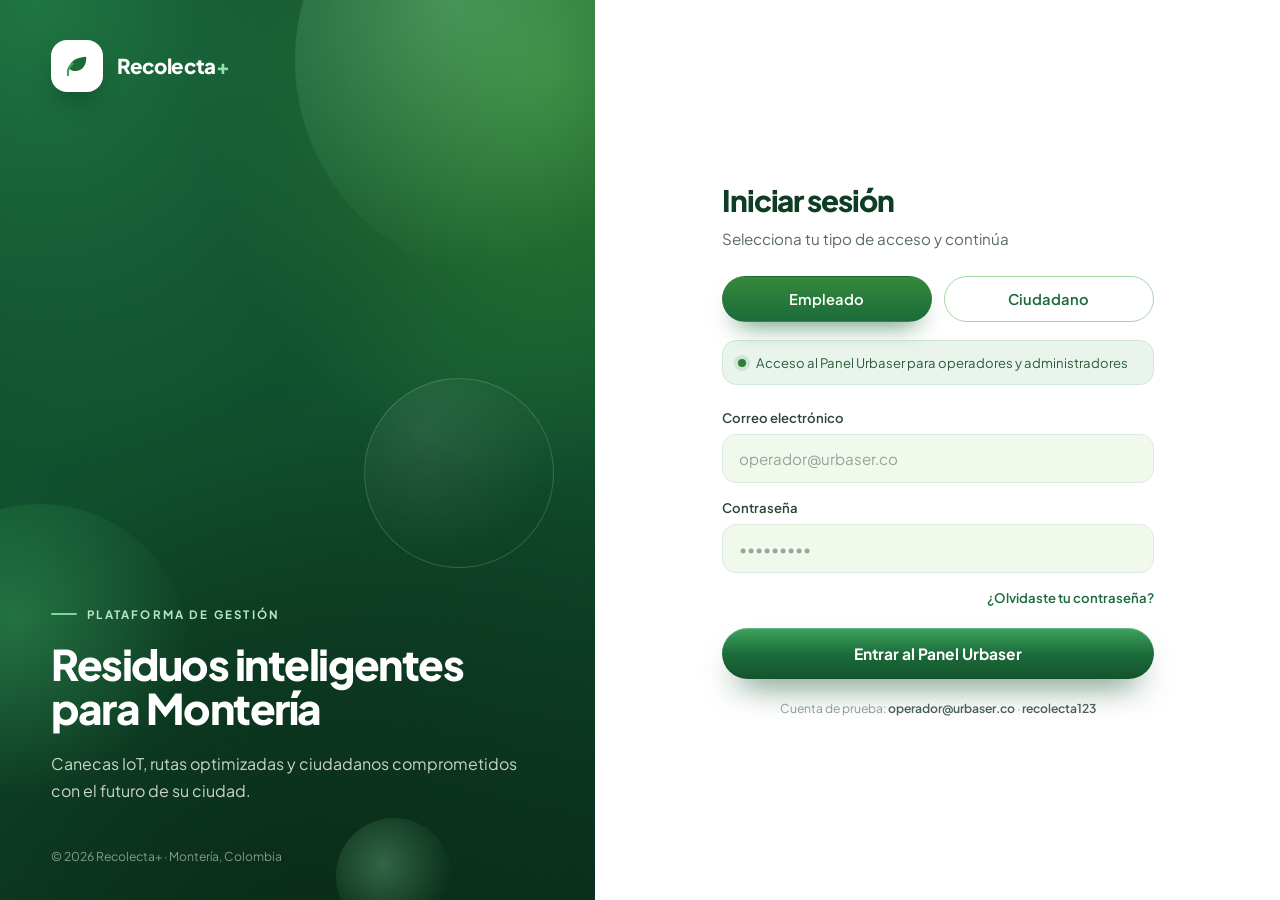
==== index.html @ 3756b544 "seccion usuario empresa listo" ====
<!DOCTYPE html>
<html lang="es">
<head>
  <meta charset="UTF-8">
  <meta name="viewport" content="width=device-width, initial-scale=1">
  <title>Iniciar sesión · Recolecta+</title>
  <meta name="description" content="Plataforma de gestión de residuos inteligentes para Montería. Canecas IoT, rutas optimizadas y ciudadanos comprometidos.">
  <link rel="icon" href="assets/favicon.svg" type="image/svg+xml">
  <link rel="preconnect" href="https://fonts.googleapis.com">
  <link rel="preconnect" href="https://fonts.gstatic.com" crossorigin>
  <link href="https://fonts.googleapis.com/css2?family=Plus+Jakarta+Sans:wght@400;500;600;700;800&display=swap" rel="stylesheet">
  <link rel="stylesheet" href="css/estilos.css">
</head>
<body>
  <main class="login">

    <!-- ============ Panel izquierdo (marca) ============ -->
    <section class="hero" aria-label="Recolecta+">
      <div class="hero__burbujas" aria-hidden="true">
        <span class="b1"></span>
        <span class="b2"></span>
        <span class="b3"></span>
        <span class="b4"></span>
      </div>

      <a class="logo" href="index.html" aria-label="Recolecta+, ir al inicio">
        <span class="logo__marca">
          <svg viewBox="0 0 32 32" width="30" height="30" aria-hidden="true" focusable="false">
            <path d="M25.8 6.2c.6 9-4.2 15.2-11.7 15.2-2.5 0-4.6-1-6-2.6C7.3 11.9 14.2 6.9 25.8 6.2Z" fill="#1B6B3A"/>
            <path d="M6.4 25.6c-.6-4.9 1.1-9.3 4.9-12" fill="none" stroke="#3DA35D" stroke-width="2.4" stroke-linecap="round"/>
          </svg>
        </span>
        <span class="logo__nombre">Recolecta<span>+</span></span>
      </a>

      <div class="hero__contenido">
        <p class="hero__eyebrow">Plataforma de gestión</p>
        <h2 class="hero__titulo">Residuos inteligentes<br>para Montería</h2>
        <p class="hero__texto">Canecas IoT, rutas optimizadas y ciudadanos comprometidos con el futuro de su ciudad.</p>
      </div>

      <p class="hero__pie">© 2026 Recolecta+ · Montería, Colombia</p>
    </section>

    <!-- ============ Panel derecho (formulario) ============ -->
    <section class="acceso">
      <div class="acceso__caja">
        <header class="acceso__cabecera">
          <h1>Iniciar sesión</h1>
          <p class="acceso__sub">Selecciona tu tipo de acceso y continúa</p>
        </header>

        <div class="roles" role="group" aria-label="Tipo de acceso">
          <button type="button" class="rol is-activo" data-rol="empleado" aria-pressed="true">Empleado</button>
          <button type="button" class="rol" data-rol="ciudadano" aria-pressed="false">Ciudadano</button>
        </div>

        <p class="aviso">
          <span class="aviso__punto" aria-hidden="true"></span>
          <span id="avisoTexto">Acceso al Panel Urbaser para operadores y administradores</span>
        </p>

        <form class="formulario" id="formulario" novalidate>
          <div class="campo" id="campoCorreo">
            <label for="correo">Correo electrónico</label>
            <input id="correo" name="correo" type="email" inputmode="email"
                   autocomplete="username" spellcheck="false"
                   placeholder="operador@urbaser.co" required aria-describedby="errorCorreo">
            <p class="campo__error" id="errorCorreo" role="alert"></p>
          </div>

          <div class="campo" id="campoClave">
            <label for="clave">Contraseña</label>
            <input id="clave" name="clave" type="password"
                   autocomplete="current-password"
                   placeholder="•••••••••" required aria-describedby="errorClave">
            <p class="campo__error" id="errorClave" role="alert"></p>
          </div>

          <button type="button" class="olvido" id="olvido">¿Olvidaste tu contraseña?</button>

          <button type="submit" class="btn-entrar" id="btnEntrar">Entrar al Panel Urbaser</button>

          <p class="nota" id="nota" hidden></p>

          <p class="demo">Cuenta de prueba: <strong id="demoCorreo">operador@urbaser.co</strong> · <strong>recolecta123</strong></p>
        </form>
      </div>
    </section>

  </main>

  <script src="js/login.js"></script>
</body>
</html>
---- css/estilos.css ----
/* ==========================================================================
   Recolecta+ · Estilos globales
   ========================================================================== */

:root {
  --verde-950: #0A2B18;
  --verde-900: #0F3D24;
  --verde-800: #14532D;
  --verde-700: #1B6B3A;
  --verde-600: #2E7D32;
  --verde-500: #3DA35D;
  --verde-300: #A5D6A7;
  --verde-100: #E3F3E6;
  --verde-50: #F1F8EC;
  --menta: #E9F5EC;
  --texto: #101F17;
  --texto-suave: #5A6B60;
  --borde: #DCEBE0;
  --blanco: #FFFFFF;
  --error: #C0301F;
  --radio: 16px;
  --pildora: 999px;
  --fuente: "Plus Jakarta Sans", system-ui, -apple-system, "Segoe UI", Roboto, sans-serif;
}

*,
*::before,
*::after { box-sizing: border-box; }

html { -webkit-text-size-adjust: 100%; }

body {
  margin: 0;
  min-height: 100vh;
  font-family: var(--fuente);
  color: var(--texto);
  background: var(--blanco);
  -webkit-font-smoothing: antialiased;
  -moz-osx-font-smoothing: grayscale;
}

/* ==========================================================================
   Layout de dos columnas
   ========================================================================== */

.login {
  display: grid;
  grid-template-columns: 1fr 1.15fr;
  min-height: 100vh;
}

/* ---------- Columna izquierda: marca ---------- */

.hero {
  position: relative;
  isolation: isolate;
  overflow: hidden;
  display: flex;
  flex-direction: column;
  padding: 40px clamp(32px, 4vw, 64px) 36px;
  color: var(--blanco);
  background:
    radial-gradient(120% 90% at 6% 0%, #1F7642 0%, rgba(31, 118, 66, 0) 58%),
    radial-gradient(95% 75% at 92% 8%, #2E7D32 0%, rgba(46, 125, 50, 0) 62%),
    radial-gradient(120% 100% at 50% 110%, #0A2B18 0%, rgba(10, 43, 24, 0) 70%),
    linear-gradient(160deg, #0F3D24 0%, #115430 48%, #0B3120 100%);
}

.hero__burbujas {
  position: absolute;
  inset: 0;
  z-index: -1;
  overflow: hidden;
  pointer-events: none;
}

.hero__burbujas span {
  position: absolute;
  display: block;
  border-radius: 50%;
}

.hero__burbujas .b1 {
  width: 440px; height: 440px;
  top: -160px; right: -140px;
  background: radial-gradient(circle at 35% 35%, rgba(143, 227, 168, .34), rgba(143, 227, 168, 0) 68%);
}

.hero__burbujas .b2 {
  width: 300px; height: 300px;
  bottom: 96px; left: -110px;
  background: radial-gradient(circle at 42% 38%, rgba(61, 163, 93, .45), rgba(61, 163, 93, 0) 70%);
}

.hero__burbujas .b3 {
  width: 190px; height: 190px;
  top: 42%; right: 7%;
  border: 1px solid rgba(255, 255, 255, .16);
  background: radial-gradient(circle at 32% 30%, rgba(255, 255, 255, .09), rgba(255, 255, 255, 0) 72%);
}

.hero__burbujas .b4 {
  width: 116px; height: 116px;
  bottom: -34px; right: 24%;
  background: radial-gradient(circle at 40% 40%, rgba(143, 227, 168, .3), rgba(143, 227, 168, 0) 72%);
}

/* ---------- Logotipo ---------- */

.logo {
  position: relative;
  z-index: 1;
  display: inline-flex;
  align-items: center;
  gap: 14px;
  width: max-content;
  color: var(--blanco);
  text-decoration: none;
}

.logo__marca {
  display: grid;
  place-items: center;
  width: 52px;
  height: 52px;
  border-radius: 16px;
  background: var(--blanco);
  box-shadow: 0 14px 30px -14px rgba(0, 0, 0, .65);
}

.logo__nombre {
  font-size: 1.28rem;
  font-weight: 800;
  letter-spacing: -.03em;
}

.logo__nombre span { color: #8FE3A8; }

/* ---------- Texto de marca ---------- */

.hero__contenido {
  position: relative;
  z-index: 1;
  max-width: 540px;
  margin-top: auto;
  padding-top: 64px;
}

.hero__eyebrow {
  display: inline-flex;
  align-items: center;
  gap: 10px;
  margin: 0 0 20px;
  font-size: .72rem;
  font-weight: 700;
  letter-spacing: .19em;
  text-transform: uppercase;
  color: #B8E6C6;
}

.hero__eyebrow::before {
  content: "";
  width: 26px;
  height: 2px;
  border-radius: 2px;
  background: #7FD69B;
}

.hero__titulo {
  margin: 0 0 20px;
  font-size: clamp(2.1rem, 3.3vw, 3.35rem);
  font-weight: 800;
  line-height: 1.06;
  letter-spacing: -.035em;
  text-wrap: balance;
}

.hero__texto {
  max-width: 44ch;
  margin: 0;
  font-size: 1rem;
  line-height: 1.65;
  color: rgba(255, 255, 255, .78);
}

.hero__pie {
  position: relative;
  z-index: 1;
  margin: 44px 0 0;
  font-size: .76rem;
  color: rgba(255, 255, 255, .5);
}

/* ---------- Columna derecha: formulario ---------- */

.acceso {
  display: grid;
  place-items: center;
  padding: 48px clamp(24px, 5vw, 80px);
  background: var(--blanco);
}

.acceso__caja {
  width: 100%;
  max-width: 432px;
}

.acceso__cabecera h1 {
  margin: 0 0 10px;
  font-size: clamp(1.85rem, 2.3vw, 2.3rem);
  font-weight: 800;
  letter-spacing: -.035em;
  color: var(--verde-900);
}

.acceso__sub {
  margin: 0 0 28px;
  font-size: .95rem;
  color: var(--texto-suave);
}

/* ---------- Selector de rol ---------- */

.roles {
  display: grid;
  grid-template-columns: 1fr 1fr;
  gap: 12px;
  margin-bottom: 18px;
}

.rol {
  padding: 13px 16px;
  font: inherit;
  font-size: .92rem;
  font-weight: 600;
  color: var(--verde-700);
  background: var(--blanco);
  border: 1.5px solid var(--verde-300);
  border-radius: var(--pildora);
  cursor: pointer;
  transition: background .18s ease, border-color .18s ease, color .18s ease,
              box-shadow .18s ease, transform .18s ease;
}

.rol:hover:not(.is-activo) {
  background: var(--verde-50);
  border-color: var(--verde-500);
}

.rol:focus-visible {
  outline: 3px solid rgba(61, 163, 93, .45);
  outline-offset: 2px;
}

.rol.is-activo {
  color: var(--blanco);
  border-color: transparent;
  background: linear-gradient(180deg, #35893A 0%, #1B6B3A 100%);
  box-shadow: 0 14px 26px -14px rgba(27, 107, 58, .95);
}

/* ---------- Aviso contextual ---------- */

.aviso {
  display: flex;
  align-items: center;
  gap: 10px;
  margin: 0 0 24px;
  padding: 12px 15px;
  font-size: .82rem;
  line-height: 1.45;
  color: #2B5C3C;
  background: var(--menta);
  border: 1px solid #CFE9D6;
  border-radius: 14px;
}

.aviso__punto {
  flex: none;
  width: 8px;
  height: 8px;
  border-radius: 50%;
  background: var(--verde-600);
  box-shadow: 0 0 0 4px rgba(46, 125, 50, .14);
}

/* ---------- Campos ---------- */

.campo { margin-bottom: 16px; }

.campo label {
  display: block;
  margin-bottom: 8px;
  font-size: .82rem;
  font-weight: 600;
  color: #2C4636;
}

.campo input {
  width: 100%;
  padding: 14px 16px;
  font: inherit;
  font-size: .95rem;
  color: var(--texto);
  background: var(--verde-50);
  border: 1.5px solid var(--borde);
  border-radius: 14px;
  transition: border-color .18s ease, background .18s ease, box-shadow .18s ease;
}

.campo input::placeholder { color: #93A79B; }

.campo input:hover { border-color: #C6DECC; }

.campo input:focus {
  outline: none;
  background: var(--blanco);
  border-color: var(--verde-500);
  box-shadow: 0 0 0 4px rgba(61, 163, 93, .16);
}

.campo__error {
  display: none;
  margin: 8px 2px 0;
  font-size: .78rem;
  font-weight: 500;
  color: var(--error);
}

.campo--error input {
  background: #FDF3F2;
  border-color: #E7A29B;
}

.campo--error input:focus {
  border-color: #D9614F;
  box-shadow: 0 0 0 4px rgba(192, 48, 31, .14);
}

.campo--error .campo__error { display: block; }

/* ---------- Enlace de recuperación ---------- */

.olvido {
  display: block;
  width: max-content;
  margin: 0 0 22px auto;
  padding: 0;
  font: inherit;
  font-size: .82rem;
  font-weight: 600;
  color: var(--verde-700);
  background: none;
  border: 0;
  border-radius: 6px;
  cursor: pointer;
}

.olvido:hover { text-decoration: underline; }

.olvido:focus-visible {
  outline: 3px solid rgba(61, 163, 93, .45);
  outline-offset: 3px;
}

/* ---------- Botón principal ---------- */

.btn-entrar {
  width: 100%;
  padding: 16px 22px;
  font: inherit;
  font-size: .97rem;
  font-weight: 700;
  color: var(--blanco);
  border: 0;
  border-radius: var(--pildora);
  cursor: pointer;
  background: linear-gradient(180deg, #3DA35D 0%, #1B6B3A 52%, #14532D 100%);
  box-shadow:
    0 18px 34px -16px rgba(20, 83, 45, .95),
    inset 0 1px 0 rgba(255, 255, 255, .22);
  transition: transform .18s ease, filter .18s ease, box-shadow .18s ease;
}

.btn-entrar:hover {
  filter: brightness(1.06);
  transform: translateY(-1px);
  box-shadow:
    0 22px 38px -16px rgba(20, 83, 45, 1),
    inset 0 1px 0 rgba(255, 255, 255, .22);
}

.btn-entrar:active { transform: translateY(0) scale(.995); }

.btn-entrar:focus-visible {
  outline: 3px solid var(--verde-300);
  outline-offset: 3px;
}

.btn-entrar:disabled {
  cursor: progress;
  filter: saturate(.85) brightness(.98);
  transform: none;
}

/* ---------- Nota y cuenta demo ---------- */

.nota {
  margin: 16px 0 0;
  padding: 11px 14px;
  font-size: .78rem;
  line-height: 1.5;
  color: #2B5C3C;
  background: var(--menta);
  border-radius: 12px;
}

.demo {
  margin: 20px 0 0;
  font-size: .76rem;
  line-height: 1.6;
  text-align: center;
  color: #8A9A90;
}

.demo strong {
  font-weight: 600;
  color: #4A5F53;
}

/* ---------- Animación de entrada ---------- */

@keyframes aparecer {
  from { opacity: 0; transform: translateY(10px); }
  to   { opacity: 1; transform: none; }
}

.acceso__caja { animation: aparecer .5s ease both; }

/* ==========================================================================
   Responsive
   ========================================================================== */

@media (max-width: 960px) {
  .login { grid-template-columns: 1fr; }

  .hero {
    padding: 22px 24px 26px;
    gap: 18px;
  }

  .hero__contenido { padding-top: 0; max-width: none; }

  .hero__eyebrow { display: none; }

  .hero__titulo {
    margin-bottom: 10px;
    font-size: clamp(1.5rem, 5.4vw, 2rem);
  }

  .hero__texto { font-size: .86rem; max-width: 46ch; }

  .hero__pie { display: none; }

  .hero__burbujas .b2,
  .hero__burbujas .b3 { display: none; }

  .acceso {
    place-items: start center;
    padding: 34px 22px 56px;
  }
}

@media (max-width: 420px) {
  .roles { gap: 8px; }
  .rol { padding: 12px 10px; font-size: .86rem; }
}

@media (prefers-reduced-motion: reduce) {
  *, *::before, *::after {
    animation-duration: .001ms !important;
    transition-duration: .001ms !important;
  }
}
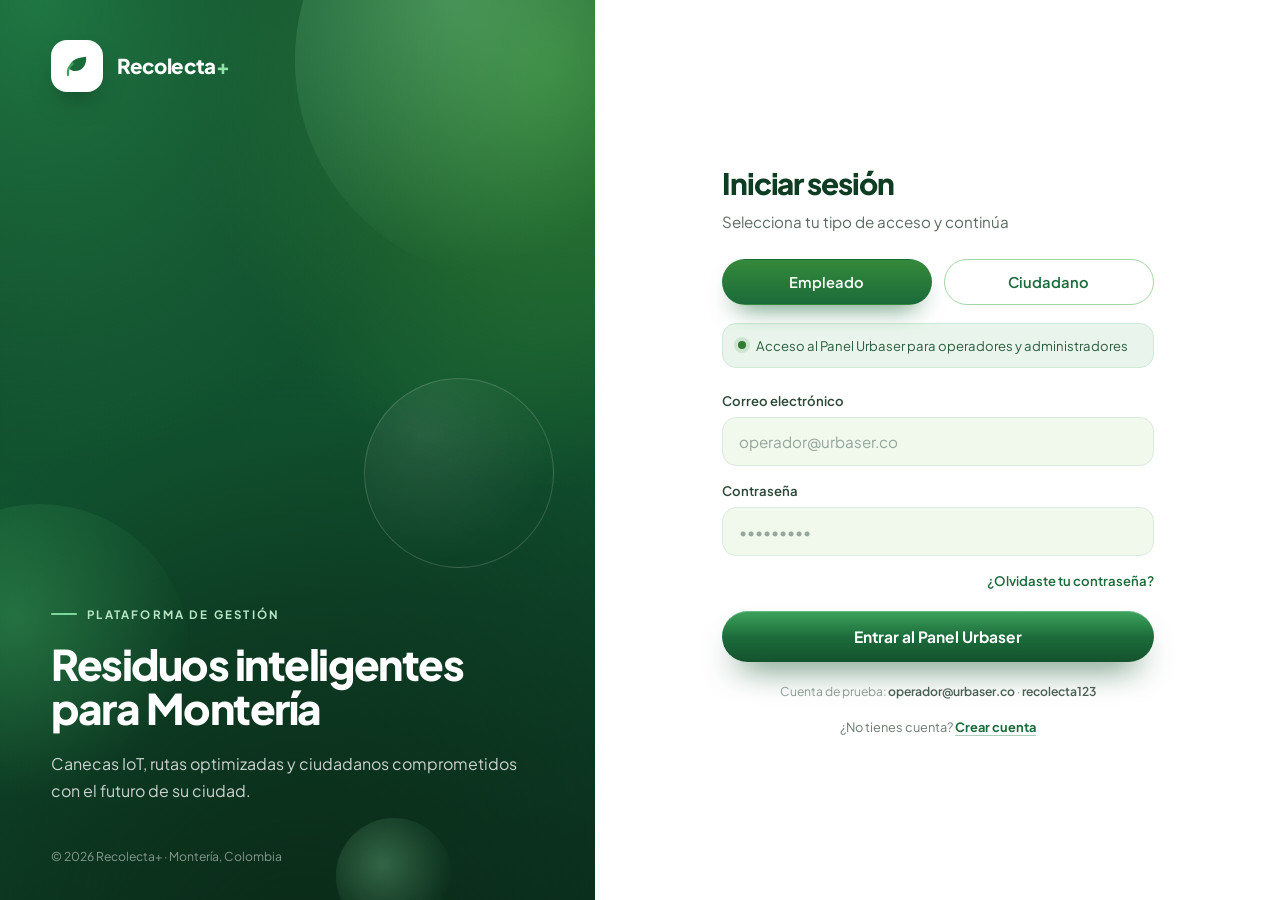
==== commit 26ec3006: "feat: formularios listos" ====
--- a/index.html
+++ b/index.html
@@ -84,12 +84,51 @@
           <p class="nota" id="nota" hidden></p>
 
           <p class="demo">Cuenta de prueba: <strong id="demoCorreo">operador@urbaser.co</strong> · <strong>recolecta123</strong></p>
+
+          <p class="registro">
+            ¿No tienes cuenta?
+            <button type="button" class="registro__btn" id="btnCrearCuenta">Crear cuenta</button>
+          </p>
         </form>
       </div>
     </section>
 
   </main>
 
-  <script src="js/login.js"></script>
+  <dialog class="cuenta-dialogo" id="dlgCuenta" aria-labelledby="dlgCuentaTitulo">
+    <form class="cuenta-dialogo__form" id="formCuenta" novalidate>
+      <header class="cuenta-dialogo__cabecera">
+        <div>
+          <p class="cuenta-dialogo__kicker" id="dlgCuentaKicker">Registro ciudadano</p>
+          <h2 id="dlgCuentaTitulo">Crear cuenta</h2>
+          <p class="cuenta-dialogo__bajada">Completa tus datos para registrarte.</p>
+        </div>
+        <button type="button" class="cuenta-dialogo__cerrar" id="dlgCuentaCerrar" aria-label="Cerrar">
+          <svg viewBox="0 0 24 24" width="16" height="16" fill="none" stroke="currentColor" stroke-width="2" stroke-linecap="round" aria-hidden="true">
+            <path d="M6 6l12 12M18 6 6 18"/>
+          </svg>
+        </button>
+      </header>
+
+      <div class="cuenta-dialogo__cuerpo">
+        <div id="camposCuenta"></div>
+
+        <div class="campo" id="campoCuentaClave">
+          <label for="cuentaClave">Contraseña</label>
+          <input id="cuentaClave" name="clave" type="password" autocomplete="new-password" placeholder="Mínimo 6 caracteres" required aria-describedby="errorCuentaClave">
+          <p class="campo__error" id="errorCuentaClave" role="alert"></p>
+        </div>
+
+        <p class="cuenta-dialogo__nota">Tus datos se guardan en este navegador como parte del prototipo.</p>
+      </div>
+
+      <footer class="cuenta-dialogo__pie">
+        <button type="button" class="cuenta-btn" id="dlgCuentaCancelar">Cancelar</button>
+        <button type="submit" class="cuenta-btn cuenta-btn--primario" id="dlgCuentaGuardar">Crear cuenta</button>
+      </footer>
+    </form>
+  </dialog>
+
+  <script src="js/login.js?v=2"></script>
 </body>
 </html>
--- a/css/estilos.css
+++ b/css/estilos.css
@@ -428,6 +428,189 @@
   color: #4A5F53;
 }
 
+/* ---------- Crear cuenta ---------- */
+
+.registro {
+  margin: 18px 0 0;
+  font-size: .8rem;
+  text-align: center;
+  color: #6B7C71;
+}
+
+.registro__btn {
+  padding: 0;
+  font: inherit;
+  font-size: inherit;
+  font-weight: 700;
+  color: var(--verde-700);
+  background: none;
+  border: 0;
+  border-bottom: 1px solid rgba(27, 107, 58, .35);
+  cursor: pointer;
+}
+
+.registro__btn:hover { color: var(--verde-800); border-bottom-color: var(--verde-700); }
+
+.registro__btn:focus-visible {
+  outline: 3px solid rgba(61, 163, 93, .45);
+  outline-offset: 3px;
+  border-radius: 4px;
+}
+
+/* ---------- Diálogo de registro ---------- */
+
+.cuenta-dialogo {
+  width: min(520px, calc(100vw - 32px));
+  max-width: none;
+  max-height: calc(100dvh - 32px);
+  margin: auto;
+  padding: 0;
+  color: var(--texto);
+  background: var(--blanco);
+  border: 0;
+  border-radius: 20px;
+  overflow: hidden;
+  box-shadow: 0 44px 90px -44px rgba(6, 26, 16, .85);
+}
+
+.cuenta-dialogo::backdrop {
+  background: rgba(6, 26, 16, .55);
+  backdrop-filter: blur(3px);
+}
+
+.cuenta-dialogo__form {
+  display: flex;
+  flex-direction: column;
+  max-height: calc(100dvh - 32px);
+}
+
+.cuenta-dialogo__cabecera {
+  display: flex;
+  align-items: flex-start;
+  justify-content: space-between;
+  gap: 12px;
+  padding: 17px 16px 14px 18px;
+  background: linear-gradient(180deg, #F7FCF9, #FFFFFF);
+  border-bottom: 1px solid var(--borde);
+}
+
+.cuenta-dialogo__kicker {
+  margin: 0 0 2px;
+  font-size: .62rem;
+  font-weight: 700;
+  letter-spacing: .09em;
+  text-transform: uppercase;
+  color: #8A9A8F;
+}
+
+.cuenta-dialogo__cabecera h2 {
+  margin: 0;
+  font-size: 1.08rem;
+  font-weight: 800;
+  letter-spacing: -.03em;
+  color: var(--verde-900);
+}
+
+.cuenta-dialogo__bajada {
+  margin: 3px 0 0;
+  font-size: .75rem;
+  line-height: 1.45;
+  color: var(--texto-suave);
+}
+
+.cuenta-dialogo__cerrar {
+  display: grid;
+  place-items: center;
+  width: 32px;
+  height: 32px;
+  flex: none;
+  color: var(--verde-800);
+  background: #F1F8EC;
+  border: 1px solid var(--borde);
+  border-radius: 50%;
+  cursor: pointer;
+  transition: background .15s ease, color .15s ease;
+}
+
+.cuenta-dialogo__cerrar:hover {
+  color: var(--blanco);
+  background: var(--verde-600);
+  border-color: var(--verde-600);
+}
+
+.cuenta-dialogo__cerrar:focus-visible {
+  outline: 3px solid var(--verde-300);
+  outline-offset: 2px;
+}
+
+.cuenta-dialogo__cuerpo {
+  padding: 15px 18px 8px;
+  overflow-y: auto;
+}
+
+.cuenta-dialogo__nota {
+  margin: 2px 0 12px;
+  font-size: .68rem;
+  line-height: 1.5;
+  color: #8A9A8F;
+}
+
+.cuenta-dialogo__pie {
+  display: flex;
+  align-items: center;
+  justify-content: flex-end;
+  gap: 8px;
+  padding: 12px 18px;
+  background: #FBFDFB;
+  border-top: 1px solid var(--borde);
+}
+
+.cuenta-btn {
+  padding: 10px 16px;
+  font: inherit;
+  font-size: .76rem;
+  font-weight: 700;
+  color: var(--verde-800);
+  background: var(--blanco);
+  border: 1.5px solid var(--borde);
+  border-radius: 10px;
+  cursor: pointer;
+  transition: background .15s ease, border-color .15s ease, filter .15s ease;
+}
+
+.cuenta-btn:hover { background: var(--verde-50); border-color: #C6E4CF; }
+
+.cuenta-btn--primario {
+  color: var(--blanco);
+  background: linear-gradient(180deg, #3DA35D, #1B6B3A);
+  border-color: transparent;
+  box-shadow: 0 12px 22px -16px rgba(20, 83, 45, .95);
+}
+
+.cuenta-btn--primario:hover { filter: brightness(1.06); border-color: transparent; }
+
+.cuenta-btn:focus-visible {
+  outline: 3px solid var(--verde-300);
+  outline-offset: 2px;
+}
+
+/* Grid de campos del registro */
+.cuenta-grid {
+  display: grid;
+  grid-template-columns: repeat(2, minmax(0, 1fr));
+  gap: 0 10px;
+}
+
+.cuenta-grid .campo--ancho { grid-column: 1 / -1; }
+
+.cuenta-grid .campo { margin-bottom: 12px; }
+
+.cuenta-grid .campo input {
+  padding: 11px 13px;
+  font-size: .86rem;
+  border-radius: 11px;
+}
+
 /* ---------- Animación de entrada ---------- */
 
 @keyframes aparecer {
@@ -474,6 +657,9 @@
 @media (max-width: 420px) {
   .roles { gap: 8px; }
   .rol { padding: 12px 10px; font-size: .86rem; }
+  .cuenta-grid { grid-template-columns: minmax(0, 1fr); }
+  .cuenta-grid .campo--ancho { grid-column: auto; }
+  .cuenta-dialogo__pie { flex-wrap: wrap; }
 }
 
 @media (prefers-reduced-motion: reduce) {
